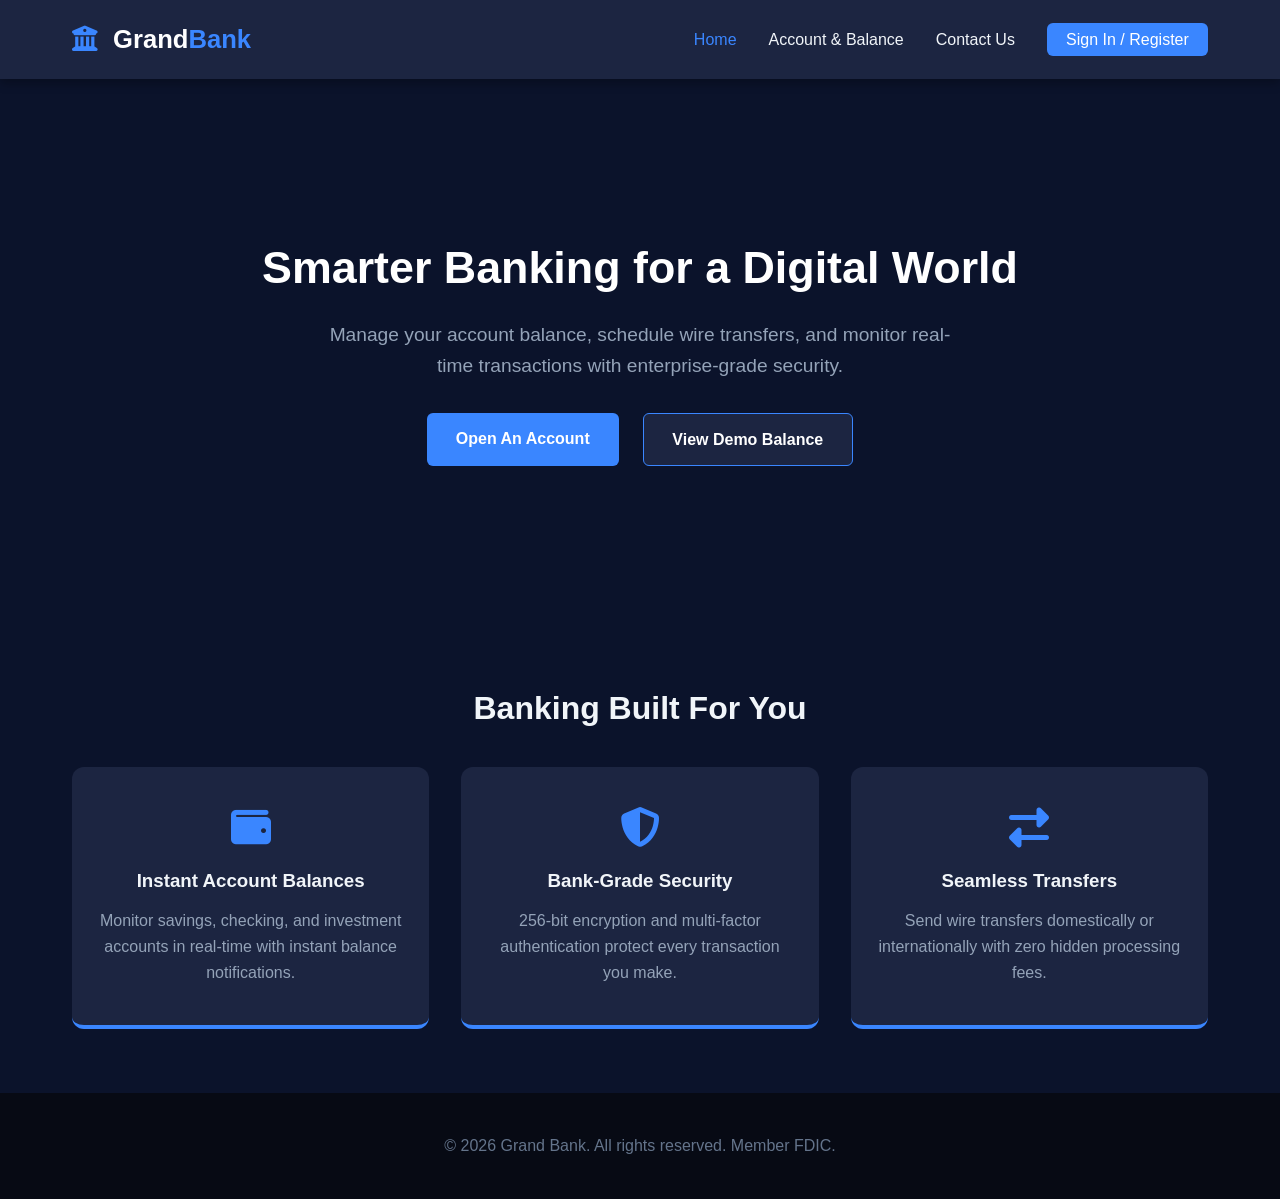
==== index.html @ 1ab847ca "Add files via upload" ====
<!DOCTYPE html>
<html lang="en">
<head>
  <meta charset="UTF-8">
  <meta name="viewport" content="width=device-width, initial-scale=1.0">
  <title>Grand Bank | Secure Financial Future</title>
  <link rel="stylesheet" href="style.css">
  <link rel="stylesheet" href="https://cdnjs.cloudflare.com/ajax/libs/font-awesome/6.4.0/css/all.min.css">
</head>
<body>

  <!-- Navigation -->
  <header>
    <nav class="navbar">
      <a href="index.html" class="logo"><i class="fas fa-university"></i> Grand<span>Bank</span></a>
      <ul class="nav-links">
        <li><a href="index.html" class="active">Home</a></li>
        <li><a href="dashboard.html">Account & Balance</a></li>
        <li><a href="contact.html">Contact Us</a></li>
        <li><a href="auth.html" class="nav-btn">Sign In / Register</a></li>
      </ul>
    </nav>
  </header>

  <!-- Hero Section -->
  <section class="hero">
    <div class="hero-content">
      <h1>Smarter Banking for a Digital World</h1>
      <p>Manage your account balance, schedule wire transfers, and monitor real-time transactions with enterprise-grade security.</p>
      <div class="hero-btns">
        <a href="auth.html" class="btn primary-btn">Open An Account</a>
        <a href="dashboard.html" class="btn secondary-btn">View Demo Balance</a>
      </div>
    </div>
  </section>

  <!-- Core Features -->
  <section class="container">
    <h2 class="section-title">Banking Built For You</h2>
    <div class="card-grid">
      
      <div class="card">
        <i class="fas fa-wallet feature-icon"></i>
        <h3>Instant Account Balances</h3>
        <p>Monitor savings, checking, and investment accounts in real-time with instant balance notifications.</p>
      </div>

      <div class="card">
        <i class="fas fa-shield-alt feature-icon"></i>
        <h3>Bank-Grade Security</h3>
        <p>256-bit encryption and multi-factor authentication protect every transaction you make.</p>
      </div>

      <div class="card">
        <i class="fas fa-exchange-alt feature-icon"></i>
        <h3>Seamless Transfers</h3>
        <p>Send wire transfers domestically or internationally with zero hidden processing fees.</p>
      </div>

    </div>
  </section>

  <footer>
    <p>&copy; 2026 Grand Bank. All rights reserved. Member FDIC.</p>
  </footer>

</body>
</html>
---- style.css ----
/* ==========================================
   GRAND BANK GLOBAL STYLES
   ========================================== */

* {
  margin: 0;
  padding: 0;
  box-sizing: border-box;
  font-family: 'Segoe UI', Tahoma, Geneva, Verdana, sans-serif;
}

body {
  background-color: #0b132b;
  color: #f1f5f9;
  line-height: 1.6;
}

a {
  text-decoration: none;
  color: inherit;
}

/* Navbar */
header {
  background-color: #1c2541;
  position: sticky;
  top: 0;
  z-index: 1000;
  box-shadow: 0 4px 10px rgba(0, 0, 0, 0.3);
}

.navbar {
  display: flex;
  justify-content: space-between;
  align-items: center;
  max-width: 1200px;
  margin: 0 auto;
  padding: 1.2rem 2rem;
}

.logo {
  font-size: 1.6rem;
  font-weight: 700;
  color: #ffffff;
}

.logo i {
  color: #3a86ff;
  margin-right: 8px;
}

.logo span {
  color: #3a86ff;
}

.nav-links {
  display: flex;
  align-items: center;
  list-style: none;
  gap: 2rem;
}

.nav-links a {
  font-weight: 500;
  transition: color 0.3s;
}

.nav-links a:hover,
.nav-links a.active {
  color: #3a86ff;
}

.nav-btn {
  background: #3a86ff;
  padding: 0.5rem 1.2rem;
  border-radius: 6px;
  color: #ffffff !important;
  transition: background 0.3s ease !important;
}

.nav-btn:hover {
  background: #2563eb;
}

/* Hero Section */
.hero {
  background: linear-gradient(rgba(11, 19, 43, 0.85), rgba(11, 19, 43, 0.85)),
              url('https://images.unsplash.com/photo-1541354329998-f4d9a9f9297f?auto=format&fit=crop&w=1200&q=80') center/cover;
  height: 60vh;
  display: flex;
  align-items: center;
  justify-content: center;
  text-align: center;
  padding: 0 1rem;
}

.hero h1 {
  font-size: 2.8rem;
  margin-bottom: 1rem;
  color: #ffffff;
}

.hero p {
  color: #94a3b8;
  font-size: 1.2rem;
  max-width: 650px;
  margin: 0 auto 2rem;
}

.hero-btns {
  display: flex;
  justify-content: center;
  gap: 1.5rem;
}

.btn {
  padding: 0.8rem 1.8rem;
  border-radius: 6px;
  font-weight: 600;
  transition: transform 0.2s, background 0.3s;
}

.primary-btn {
  background: #3a86ff;
  color: #ffffff;
}

.primary-btn:hover {
  background: #2563eb;
  transform: translateY(-2px);
}

.secondary-btn {
  background: #1c2541;
  color: #ffffff;
  border: 1px solid #3a86ff;
}

.secondary-btn:hover {
  background: #3a86ff;
  transform: translateY(-2px);
}

/* Containers */
.container {
  max-width: 1200px;
  margin: 4rem auto;
  padding: 0 2rem;
}

.section-title {
  font-size: 2rem;
  margin-bottom: 2rem;
  text-align: center;
}

/* Feature Cards Grid */
.card-grid {
  display: grid;
  grid-template-columns: repeat(auto-fit, minmax(300px, 1fr));
  gap: 2rem;
}

.card {
  background: #1c2541;
  padding: 2.5rem 1.5rem;
  border-radius: 12px;
  text-align: center;
  border-bottom: 4px solid #3a86ff;
}

.feature-icon {
  font-size: 2.5rem;
  color: #3a86ff;
  margin-bottom: 1.2rem;
}

.card h3 {
  margin-bottom: 0.8rem;
}

.card p {
  color: #94a3b8;
}

/* Page Banners */
.page-banner {
  background: #1c2541;
  text-align: center;
  padding: 3.5rem 1rem;
  border-bottom: 1px solid #3a86ff;
}

.page-banner h1 {
  font-size: 2.4rem;
  margin-bottom: 0.5rem;
}

.page-banner p {
  color: #94a3b8;
}

/* ==========================================
   AUTHENTICATION FORM (Login / Sign Up)
   ========================================== */

.auth-container {
  display: flex;
  justify-content: center;
  align-items: center;
  min-height: 75vh;
  padding: 2rem;
}

.auth-box {
  background: #1c2541;
  width: 100%;
  max-width: 450px;
  padding: 2.5rem;
  border-radius: 12px;
  box-shadow: 0 8px 24px rgba(0, 0, 0, 0.4);
}

/* Hide Radio Buttons */
#tab-login, #tab-signup {
  display: none;
}

.tab-header {
  display: flex;
  border-bottom: 2px solid #0b132b;
  margin-bottom: 2rem;
}

.tab-label {
  flex: 1;
  text-align: center;
  padding: 0.8rem;
  cursor: pointer;
  font-weight: 600;
  color: #94a3b8;
  transition: color 0.3s;
}

/* Radio Control Mechanics */
#tab-login:checked ~ .tab-header label[for="tab-login"],
#tab-signup:checked ~ .tab-header label[for="tab-signup"] {
  color: #3a86ff;
  border-bottom: 2px solid #3a86ff;
}

.auth-form {
  display: none;
}

#tab-login:checked ~ .form-login,
#tab-signup:checked ~ .form-signup {
  display: block;
}

.auth-form h2 {
  font-size: 1.6rem;
}

.auth-sub {
  color: #94a3b8;
  font-size: 0.9rem;
  margin-bottom: 1.5rem;
}

.form-group {
  margin-bottom: 1.2rem;
}

.form-group label {
  display: block;
  font-size: 0.85rem;
  color: #cbd5e1;
  margin-bottom: 0.4rem;
}

.form-group input,
.form-group select,
.form-group textarea {
  width: 100%;
  padding: 0.75rem;
  background: #0b132b;
  border: 1px solid #334155;
  border-radius: 6px;
  color: #ffffff;
  outline: none;
}

.form-group input:focus,
.form-group select:focus,
.form-group textarea:focus {
  border-color: #3a86ff;
}

.form-options {
  display: flex;
  justify-content: space-between;
  font-size: 0.85rem;
  color: #94a3b8;
  margin-bottom: 1.5rem;
}

.forgot-pass {
  color: #3a86ff;
}

.submit-btn {
  width: 100%;
  padding: 0.8rem;
  background: #3a86ff;
  border: none;
  border-radius: 6px;
  color: #ffffff;
  font-weight: 600;
  cursor: pointer;
  transition: background 0.3s;
}

.submit-btn:hover {
  background: #2563eb;
}

/* ==========================================
   DASHBOARD & BALANCE STYLES
   ========================================== */

.dashboard-header {
  display: flex;
  justify-content: space-between;
  align-items: center;
  margin-bottom: 2rem;
}

.welcome-msg {
  color: #94a3b8;
}

.account-badge {
  background: rgba(34, 197, 94, 0.15);
  color: #22c55e;
  padding: 0.5rem 1rem;
  border-radius: 20px;
  font-size: 0.85rem;
  font-weight: 600;
}

.balance-grid {
  display: grid;
  grid-template-columns: repeat(auto-fit, minmax(300px, 1fr));
  gap: 1.8rem;
  margin-bottom: 3rem;
}

.balance-card {
  background: #1c2541;
  padding: 1.8rem;
  border-radius: 12px;
  box-shadow: 0 4px 12px rgba(0, 0, 0, 0.2);
}

.primary-card {
  background: linear-gradient(135deg, #1c2541, #3a86ff);
}

.card-top {
  display: flex;
  justify-content: space-between;
  color: #cbd5e1;
  font-size: 0.9rem;
  margin-bottom: 0.8rem;
}

.card-top i {
  font-size: 1.2rem;
}

.balance-card h2 {
  font-size: 2.2rem;
  margin-bottom: 0.4rem;
}

.account-num {
  font-size: 0.85rem;
  color: #94a3b8;
}

.primary-card .account-num {
  color: #e2e8f0;
}

.interest-tag {
  color: #22c55e;
  font-size: 0.85rem;
  margin-top: 0.8rem;
}

.limit-info {
  color: #94a3b8;
  font-size: 0.85rem;
  margin-top: 0.8rem;
}

.card-actions {
  display: flex;
  gap: 1rem;
  margin-top: 1.5rem;
}

.action-btn {
  background: rgba(255, 255, 255, 0.2);
  padding: 0.5rem 1rem;
  border-radius: 6px;
  font-size: 0.85rem;
  font-weight: 600;
}

.action-btn:hover {
  background: rgba(255, 255, 255, 0.3);
}

/* Transactions Table */
.transactions-section {
  background: #1c2541;
  padding: 2rem;
  border-radius: 12px;
}

.section-subtitle {
  margin-bottom: 1.2rem;
}

.transaction-table {
  width: 100%;
  border-collapse: collapse;
  text-align: left;
}

.transaction-table th {
  padding: 1rem;
  color: #94a3b8;
  border-bottom: 1px solid #334155;
  font-size: 0.9rem;
}

.transaction-table td {
  padding: 1rem;
  border-bottom: 1px solid #0b132b;
  font-size: 0.95rem;
}

.status {
  padding: 4px 8px;
  border-radius: 4px;
  font-size: 0.75rem;
  font-weight: 600;
}

.status.completed {
  background: rgba(34, 197, 94, 0.15);
  color: #22c55e;
}

.status.pending {
  background: rgba(234, 179, 8, 0.15);
  color: #eab308;
}

.amount.credit {
  color: #22c55e;
  font-weight: 600;
}

.amount.debit {
  color: #f43f5e;
  font-weight: 600;
}

/* ==========================================
   CONTACT US STYLES
   ========================================== */

.contact-wrapper {
  display: grid;
  grid-template-columns: 1fr 1.5fr;
  gap: 3rem;
}

.contact-info {
  background: #1c2541;
  padding: 2rem;
  border-radius: 12px;
}

.contact-info h3 {
  font-size: 1.4rem;
  margin-bottom: 0.8rem;
}

.contact-info p {
  color: #94a3b8;
  margin-bottom: 2rem;
}

.info-item {
  display: flex;
  align-items: center;
  gap: 1.2rem;
  margin-bottom: 1.5rem;
}

.info-item i {
  font-size: 1.4rem;
  color: #3a86ff;
}

.info-item strong {
  display: block;
}

.info-item p {
  margin: 0;
  font-size: 0.9rem;
}

.contact-form {
  background: #1c2541;
  padding: 2rem;
  border-radius: 12px;
}

.contact-form h3 {
  margin-bottom: 1.5rem;
}

/* Footer */
footer {
  text-align: center;
  padding: 2.5rem 1rem;
  background: #070a14;
  color: #64748b;
  margin-top: 4rem;
}

/* Responsive */
@media (max-width: 768px) {
  .navbar {
    flex-direction: column;
    gap: 1rem;
  }
  
  .contact-wrapper,
  .dashboard-header {
    flex-direction: column;
    grid-template-columns: 1fr;
    gap: 1.5rem;
  }

  .transaction-table {
    display: block;
    overflow-x: auto;
  }
}
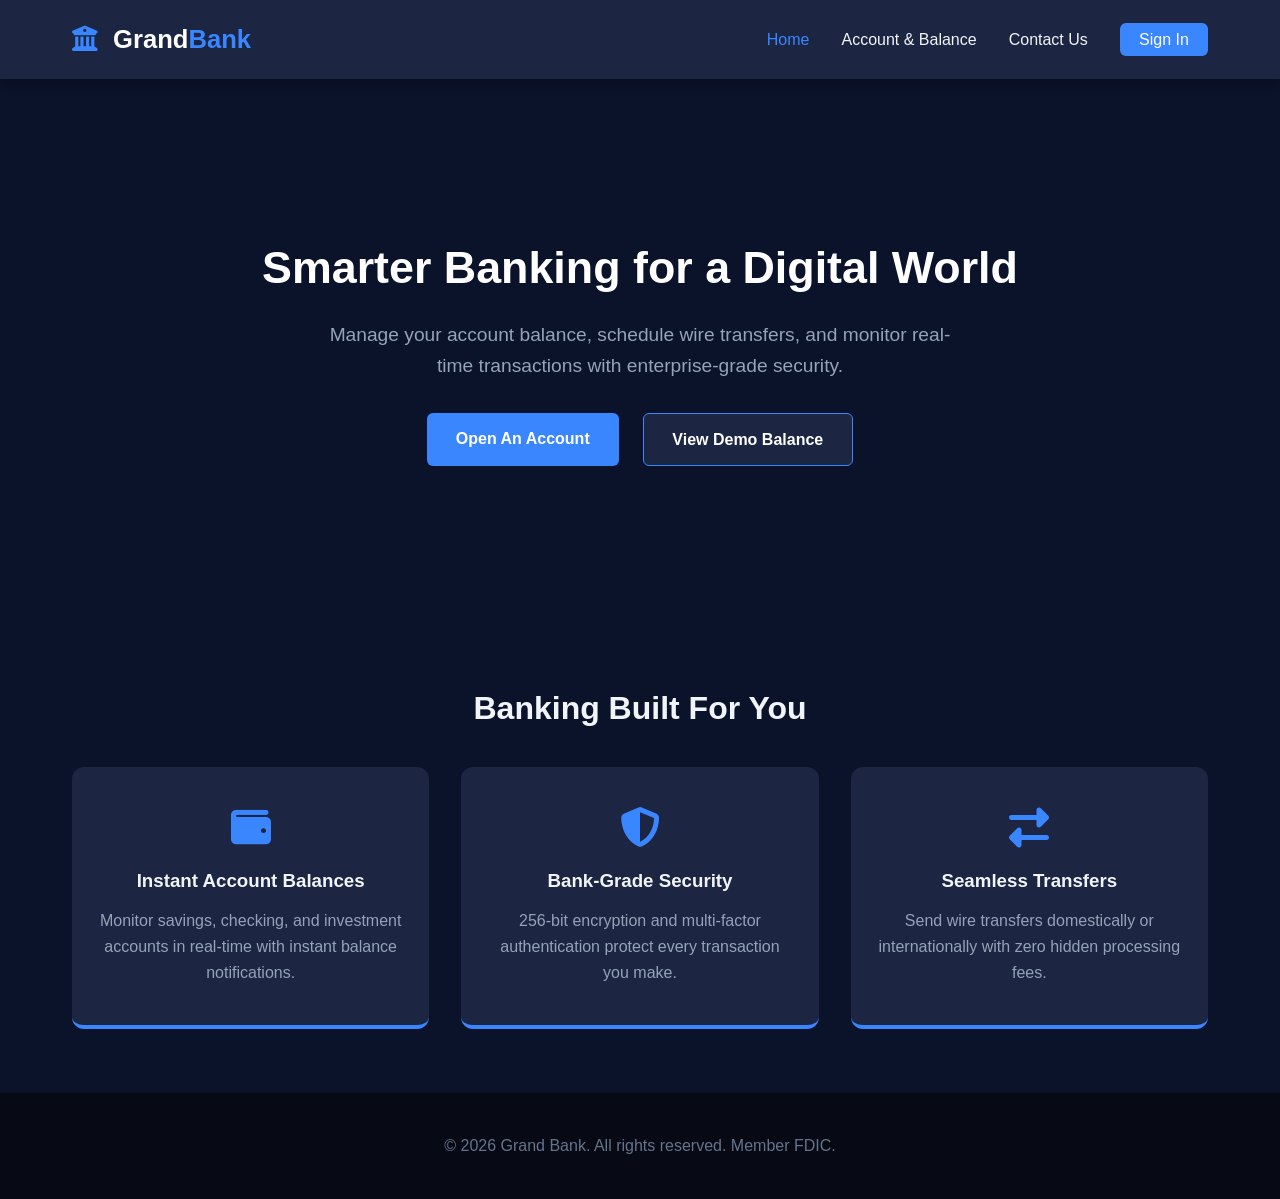
==== commit 55ae5974: "Update index.html" ====
--- a/index.html
+++ b/index.html
@@ -17,7 +17,7 @@
         <li><a href="index.html" class="active">Home</a></li>
         <li><a href="dashboard.html">Account & Balance</a></li>
         <li><a href="contact.html">Contact Us</a></li>
-        <li><a href="auth.html" class="nav-btn">Sign In / Register</a></li>
+        <li><a href="auth.html" class="nav-btn">Sign In</a></li>
       </ul>
     </nav>
   </header>
@@ -65,4 +65,4 @@
   </footer>
 
 </body>
-</html>+</html>
